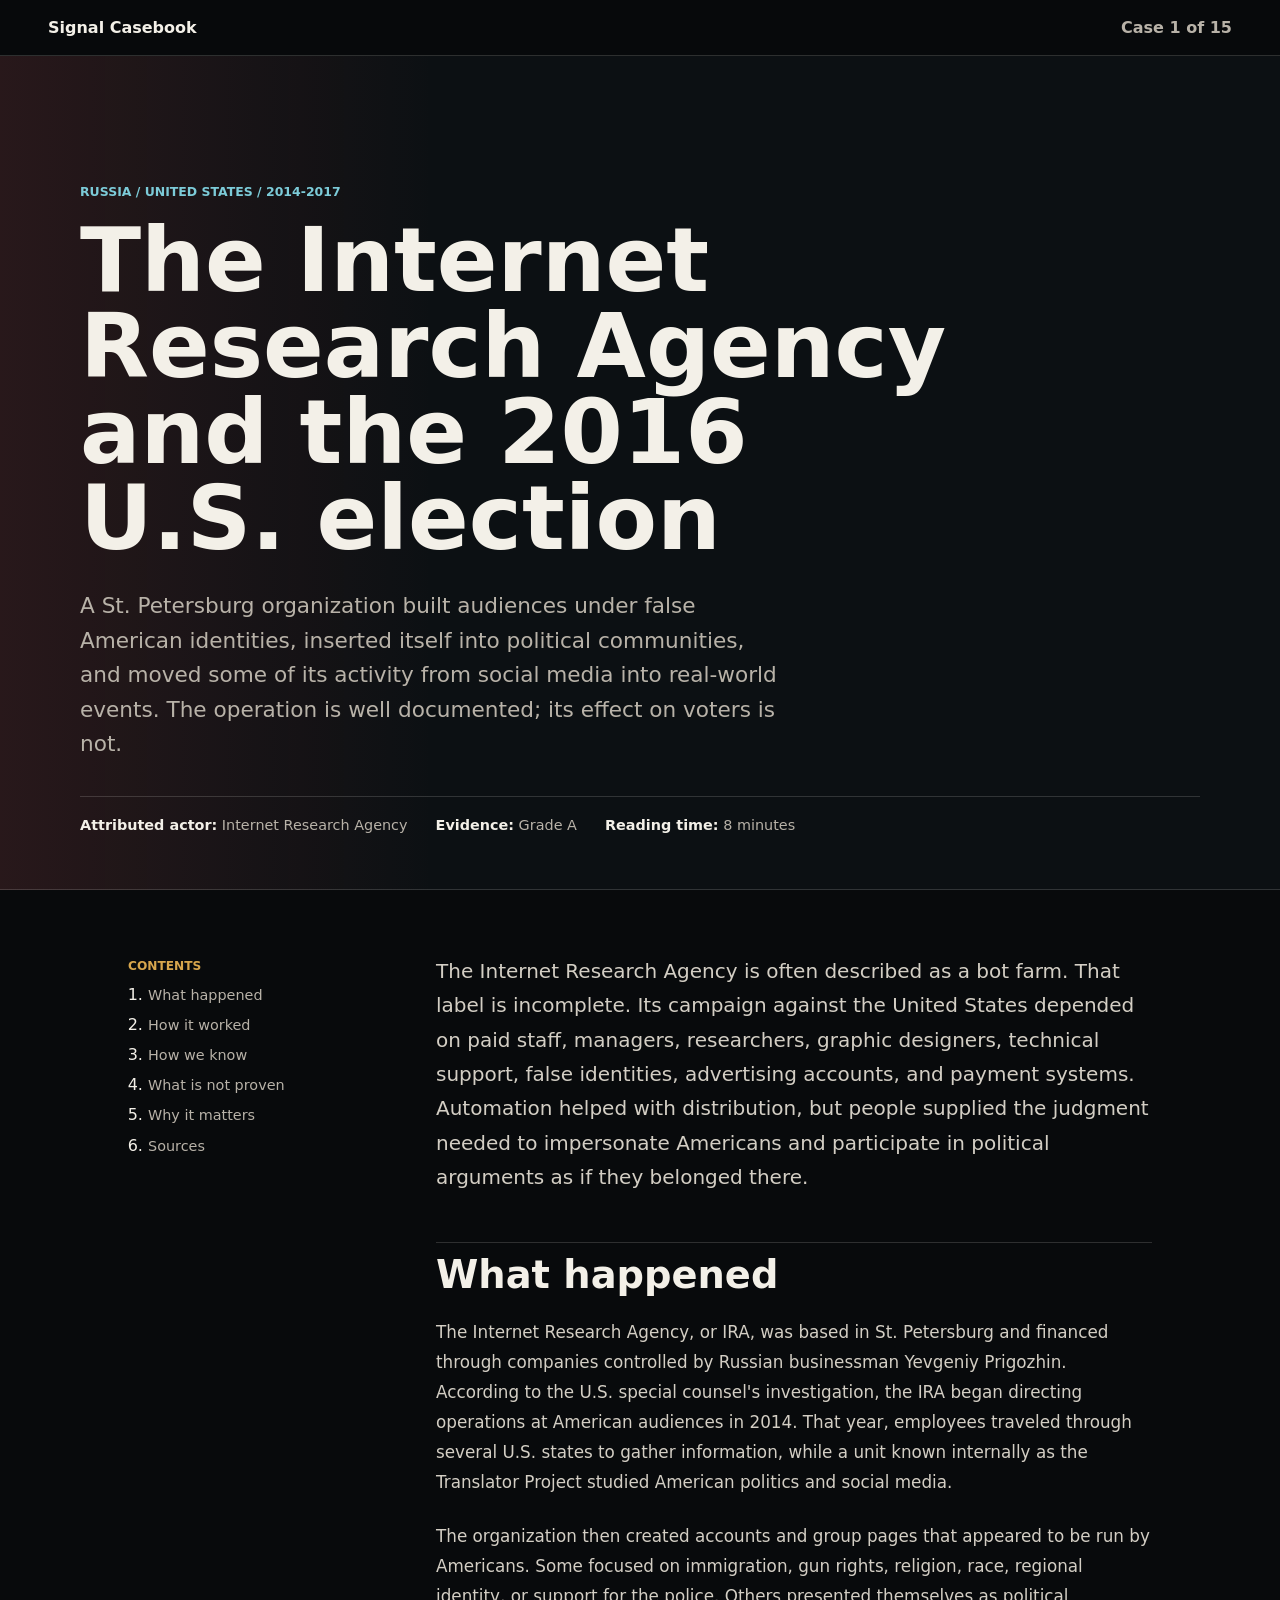
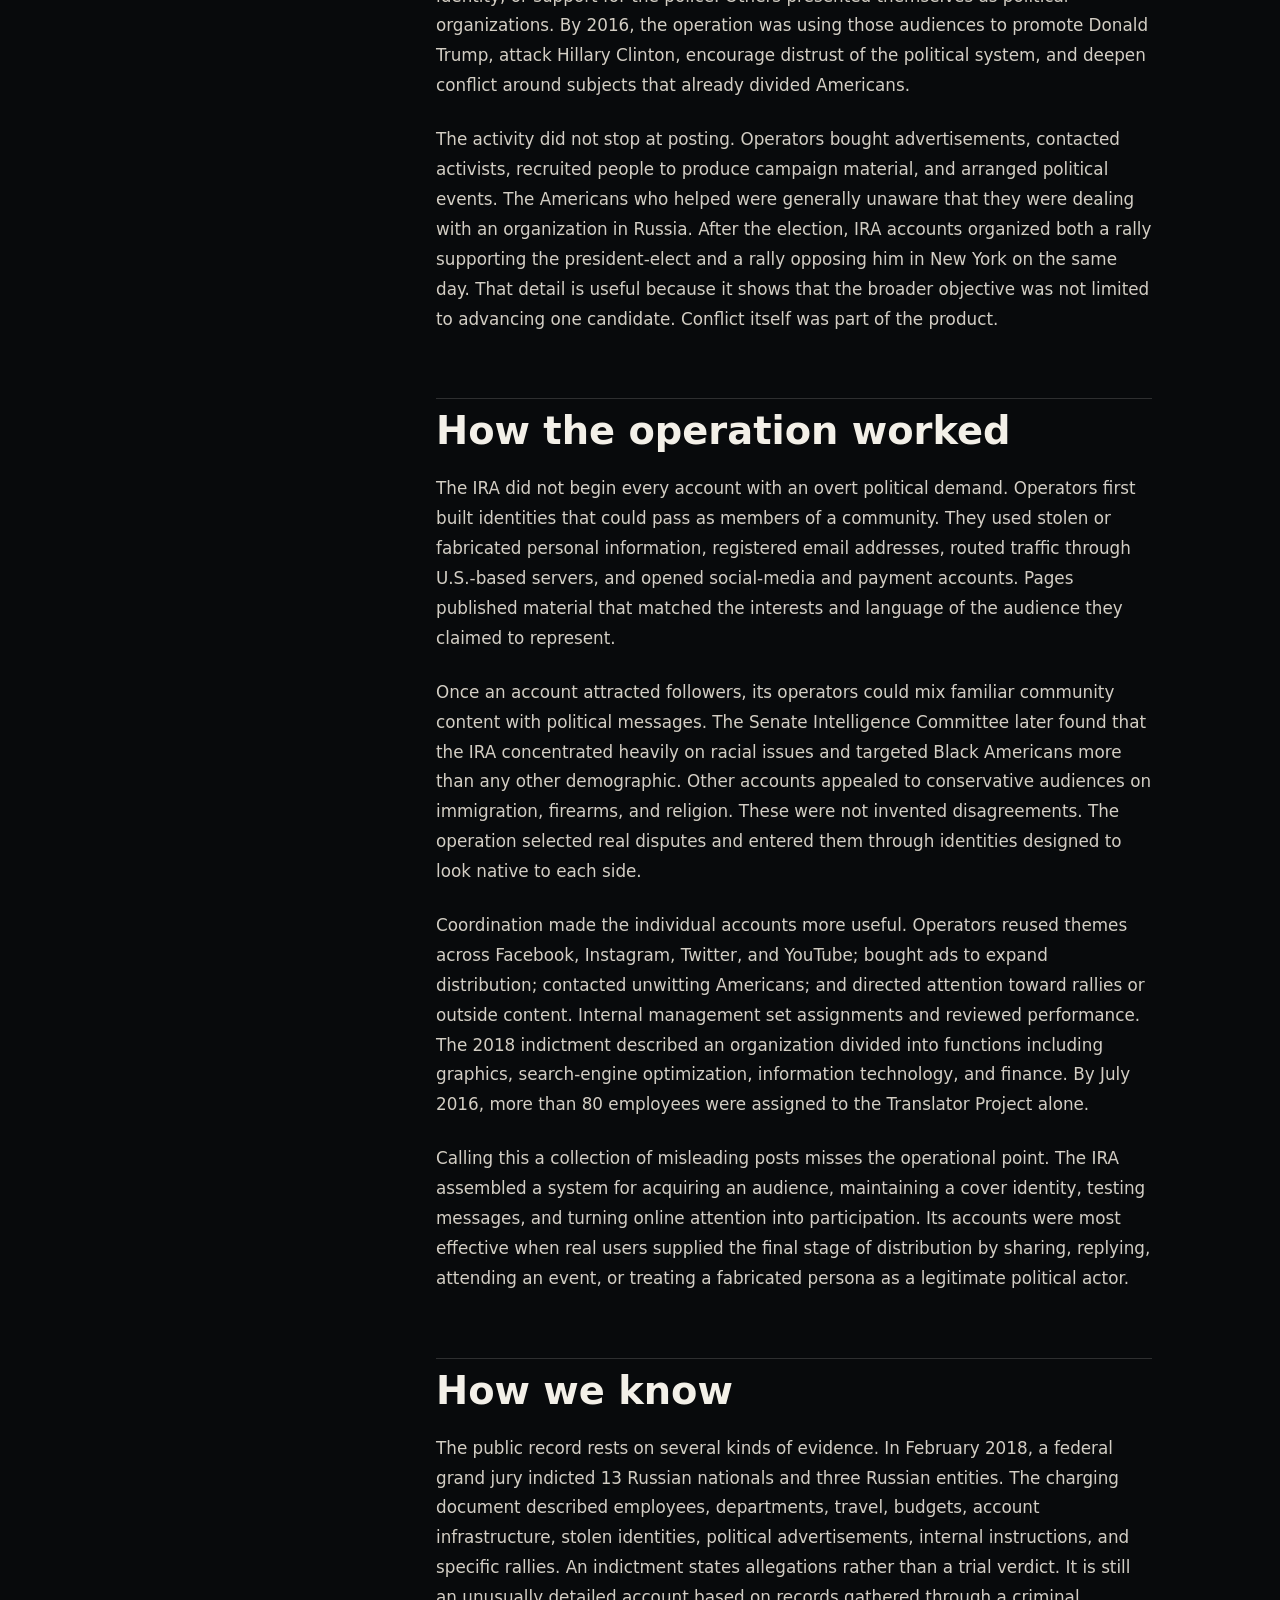
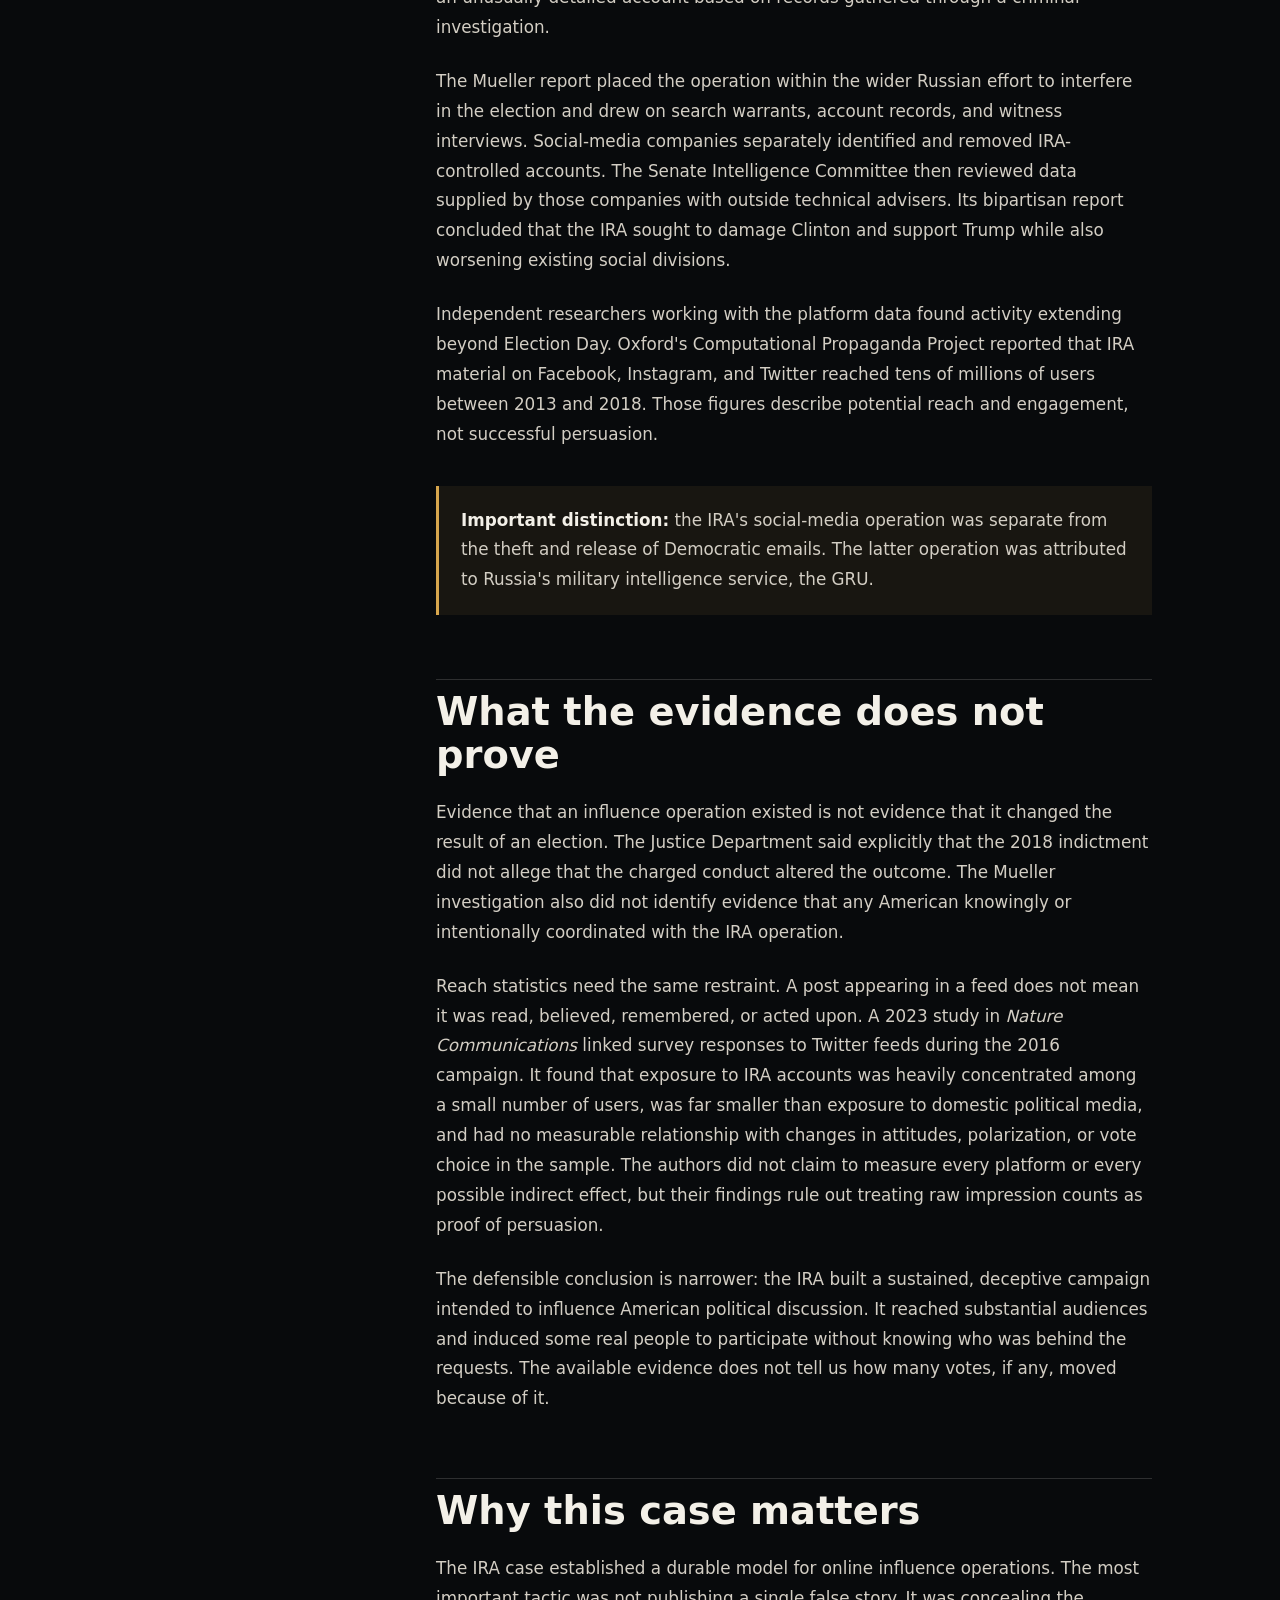
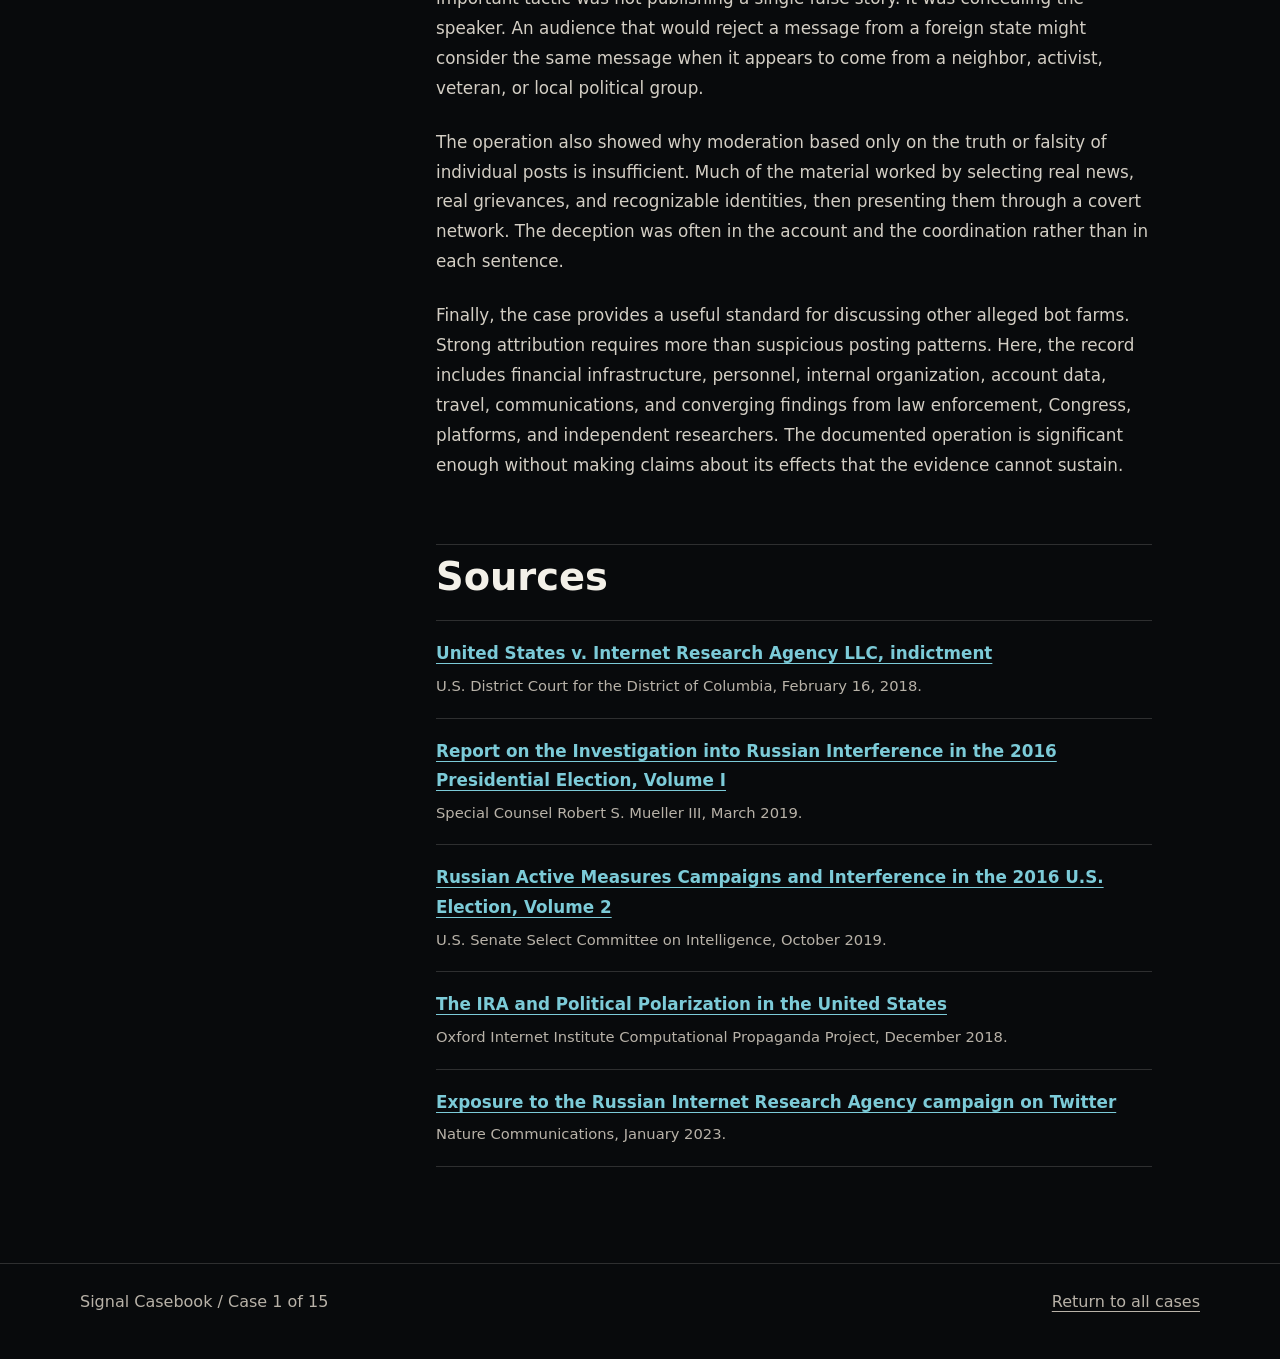
==== articles/internet-research-agency.html @ 7114cb89 "Add Internet Research Agency article" ====
<!doctype html>
<html lang="en">
  <head>
    <meta charset="utf-8">
    <meta name="viewport" content="width=device-width, initial-scale=1">
    <title>The Internet Research Agency and the 2016 U.S. election | Signal Casebook</title>
    <meta
      name="description"
      content="How the Internet Research Agency built false American personas, promoted political messages, and organized events around the 2016 U.S. election, and what the evidence does not prove."
    >
    <link rel="stylesheet" href="article.css">
  </head>
  <body>
    <nav class="article-nav" aria-label="Article navigation">
      <a href="../index.html#case/internet-research-agency">Signal Casebook</a>
      <span class="series">Case 1 of 15</span>
    </nav>

    <header class="article-header">
      <div class="article-header-inner">
        <p class="kicker">Russia / United States / 2014-2017</p>
        <h1>The Internet Research Agency and the 2016 U.S. election</h1>
        <p class="dek">
          A St. Petersburg organization built audiences under false American identities,
          inserted itself into political communities, and moved some of its activity from
          social media into real-world events. The operation is well documented; its effect
          on voters is not.
        </p>
        <div class="article-meta">
          <span><strong>Attributed actor:</strong> Internet Research Agency</span>
          <span><strong>Evidence:</strong> Grade A</span>
          <span><strong>Reading time:</strong> 8 minutes</span>
        </div>
      </div>
    </header>

    <main class="article-layout">
      <aside class="contents" aria-label="Article contents">
        <p>Contents</p>
        <ol>
          <li><a href="#what-happened">What happened</a></li>
          <li><a href="#how-it-worked">How it worked</a></li>
          <li><a href="#how-we-know">How we know</a></li>
          <li><a href="#limits">What is not proven</a></li>
          <li><a href="#why-it-matters">Why it matters</a></li>
          <li><a href="#sources">Sources</a></li>
        </ol>
      </aside>

      <article class="article-body">
        <p>
          The Internet Research Agency is often described as a bot farm. That label is
          incomplete. Its campaign against the United States depended on paid staff,
          managers, researchers, graphic designers, technical support, false identities,
          advertising accounts, and payment systems. Automation helped with distribution,
          but people supplied the judgment needed to impersonate Americans and participate
          in political arguments as if they belonged there.
        </p>

        <h2 id="what-happened">What happened</h2>
        <p>
          The Internet Research Agency, or IRA, was based in St. Petersburg and financed
          through companies controlled by Russian businessman Yevgeniy Prigozhin. According
          to the U.S. special counsel's investigation, the IRA began directing operations at
          American audiences in 2014. That year, employees traveled through several U.S.
          states to gather information, while a unit known internally as the Translator
          Project studied American politics and social media.
        </p>
        <p>
          The organization then created accounts and group pages that appeared to be run by
          Americans. Some focused on immigration, gun rights, religion, race, regional
          identity, or support for the police. Others presented themselves as political
          organizations. By 2016, the operation was using those audiences to promote Donald
          Trump, attack Hillary Clinton, encourage distrust of the political system, and
          deepen conflict around subjects that already divided Americans.
        </p>
        <p>
          The activity did not stop at posting. Operators bought advertisements, contacted
          activists, recruited people to produce campaign material, and arranged political
          events. The Americans who helped were generally unaware that they were dealing
          with an organization in Russia. After the election, IRA accounts organized both a
          rally supporting the president-elect and a rally opposing him in New York on the
          same day. That detail is useful because it shows that the broader objective was not
          limited to advancing one candidate. Conflict itself was part of the product.
        </p>

        <h2 id="how-it-worked">How the operation worked</h2>
        <p>
          The IRA did not begin every account with an overt political demand. Operators first
          built identities that could pass as members of a community. They used stolen or
          fabricated personal information, registered email addresses, routed traffic through
          U.S.-based servers, and opened social-media and payment accounts. Pages published
          material that matched the interests and language of the audience they claimed to
          represent.
        </p>
        <p>
          Once an account attracted followers, its operators could mix familiar community
          content with political messages. The Senate Intelligence Committee later found that
          the IRA concentrated heavily on racial issues and targeted Black Americans more than
          any other demographic. Other accounts appealed to conservative audiences on
          immigration, firearms, and religion. These were not invented disagreements. The
          operation selected real disputes and entered them through identities designed to
          look native to each side.
        </p>
        <p>
          Coordination made the individual accounts more useful. Operators reused themes
          across Facebook, Instagram, Twitter, and YouTube; bought ads to expand distribution;
          contacted unwitting Americans; and directed attention toward rallies or outside
          content. Internal management set assignments and reviewed performance. The 2018
          indictment described an organization divided into functions including graphics,
          search-engine optimization, information technology, and finance. By July 2016, more
          than 80 employees were assigned to the Translator Project alone.
        </p>
        <p>
          Calling this a collection of misleading posts misses the operational point. The IRA
          assembled a system for acquiring an audience, maintaining a cover identity, testing
          messages, and turning online attention into participation. Its accounts were most
          effective when real users supplied the final stage of distribution by sharing,
          replying, attending an event, or treating a fabricated persona as a legitimate
          political actor.
        </p>

        <h2 id="how-we-know">How we know</h2>
        <p>
          The public record rests on several kinds of evidence. In February 2018, a federal
          grand jury indicted 13 Russian nationals and three Russian entities. The charging
          document described employees, departments, travel, budgets, account infrastructure,
          stolen identities, political advertisements, internal instructions, and specific
          rallies. An indictment states allegations rather than a trial verdict. It is still
          an unusually detailed account based on records gathered through a criminal
          investigation.
        </p>
        <p>
          The Mueller report placed the operation within the wider Russian effort to interfere
          in the election and drew on search warrants, account records, and witness interviews.
          Social-media companies separately identified and removed IRA-controlled accounts.
          The Senate Intelligence Committee then reviewed data supplied by those companies
          with outside technical advisers. Its bipartisan report concluded that the IRA sought
          to damage Clinton and support Trump while also worsening existing social divisions.
        </p>
        <p>
          Independent researchers working with the platform data found activity extending
          beyond Election Day. Oxford's Computational Propaganda Project reported that IRA
          material on Facebook, Instagram, and Twitter reached tens of millions of users
          between 2013 and 2018. Those figures describe potential reach and engagement, not
          successful persuasion.
        </p>

        <div class="evidence-note">
          <p>
            <strong>Important distinction:</strong> the IRA's social-media operation was
            separate from the theft and release of Democratic emails. The latter operation was
            attributed to Russia's military intelligence service, the GRU.
          </p>
        </div>

        <h2 id="limits">What the evidence does not prove</h2>
        <p>
          Evidence that an influence operation existed is not evidence that it changed the
          result of an election. The Justice Department said explicitly that the 2018
          indictment did not allege that the charged conduct altered the outcome. The Mueller
          investigation also did not identify evidence that any American knowingly or
          intentionally coordinated with the IRA operation.
        </p>
        <p>
          Reach statistics need the same restraint. A post appearing in a feed does not mean
          it was read, believed, remembered, or acted upon. A 2023 study in <em>Nature
          Communications</em> linked survey responses to Twitter feeds during the 2016
          campaign. It found that exposure to IRA accounts was heavily concentrated among a
          small number of users, was far smaller than exposure to domestic political media,
          and had no measurable relationship with changes in attitudes, polarization, or vote
          choice in the sample. The authors did not claim to measure every platform or every
          possible indirect effect, but their findings rule out treating raw impression counts
          as proof of persuasion.
        </p>
        <p>
          The defensible conclusion is narrower: the IRA built a sustained, deceptive campaign
          intended to influence American political discussion. It reached substantial
          audiences and induced some real people to participate without knowing who was behind
          the requests. The available evidence does not tell us how many votes, if any, moved
          because of it.
        </p>

        <h2 id="why-it-matters">Why this case matters</h2>
        <p>
          The IRA case established a durable model for online influence operations. The most
          important tactic was not publishing a single false story. It was concealing the
          speaker. An audience that would reject a message from a foreign state might consider
          the same message when it appears to come from a neighbor, activist, veteran, or local
          political group.
        </p>
        <p>
          The operation also showed why moderation based only on the truth or falsity of
          individual posts is insufficient. Much of the material worked by selecting real news,
          real grievances, and recognizable identities, then presenting them through a covert
          network. The deception was often in the account and the coordination rather than in
          each sentence.
        </p>
        <p>
          Finally, the case provides a useful standard for discussing other alleged bot farms.
          Strong attribution requires more than suspicious posting patterns. Here, the record
          includes financial infrastructure, personnel, internal organization, account data,
          travel, communications, and converging findings from law enforcement, Congress,
          platforms, and independent researchers. The documented operation is significant
          enough without making claims about its effects that the evidence cannot sustain.
        </p>

        <h2 id="sources">Sources</h2>
        <ul class="source-list">
          <li>
            <a href="https://www.justice.gov/d9/fieldable-panel-panes/basic-panes/attachments/2018/02/16/internet_research_agency_indictment.pdf" target="_blank" rel="noreferrer">United States v. Internet Research Agency LLC, indictment</a>
            <span>U.S. District Court for the District of Columbia, February 16, 2018.</span>
          </li>
          <li>
            <a href="https://www.justice.gov/storage/report_volume1.pdf" target="_blank" rel="noreferrer">Report on the Investigation into Russian Interference in the 2016 Presidential Election, Volume I</a>
            <span>Special Counsel Robert S. Mueller III, March 2019.</span>
          </li>
          <li>
            <a href="https://www.intelligence.senate.gov/sites/default/files/documents/Report_Volume2.pdf" target="_blank" rel="noreferrer">Russian Active Measures Campaigns and Interference in the 2016 U.S. Election, Volume 2</a>
            <span>U.S. Senate Select Committee on Intelligence, October 2019.</span>
          </li>
          <li>
            <a href="https://demtech.oii.ox.ac.uk/research/posts/the-ira-and-political-polarization-in-the-united-states/" target="_blank" rel="noreferrer">The IRA and Political Polarization in the United States</a>
            <span>Oxford Internet Institute Computational Propaganda Project, December 2018.</span>
          </li>
          <li>
            <a href="https://www.nature.com/articles/s41467-022-35576-9" target="_blank" rel="noreferrer">Exposure to the Russian Internet Research Agency campaign on Twitter</a>
            <span>Nature Communications, January 2023.</span>
          </li>
        </ul>
      </article>
    </main>

    <footer class="article-footer">
      <div class="article-footer-inner">
        <p>Signal Casebook / Case 1 of 15</p>
        <a href="../index.html#cases">Return to all cases</a>
      </div>
    </footer>
  </body>
</html>
---- articles/article.css ----
:root {
  color-scheme: dark;
  --bg: #080a0c;
  --panel: #12171b;
  --ink: #f3f0e8;
  --muted: #b8b2a8;
  --line: rgba(243, 240, 232, 0.16);
  --red: #ef5350;
  --amber: #d7a64d;
  --cyan: #7ccbd8;
  --green: #94b97a;
  font-family: Inter, ui-sans-serif, system-ui, -apple-system, BlinkMacSystemFont, "Segoe UI", sans-serif;
}

* { box-sizing: border-box; }
html { scroll-behavior: smooth; }

body {
  margin: 0;
  min-width: 320px;
  background: var(--bg);
  color: var(--ink);
}

a { color: inherit; text-underline-offset: 0.24em; }
a:focus-visible { outline: 3px solid var(--cyan); outline-offset: 3px; }

.article-nav {
  position: sticky;
  top: 0;
  z-index: 2;
  display: flex;
  justify-content: space-between;
  gap: 24px;
  padding: 18px clamp(18px, 4vw, 48px);
  border-bottom: 1px solid var(--line);
  background: rgba(8, 10, 12, 0.94);
  backdrop-filter: blur(12px);
}

.article-nav a { font-weight: 750; text-decoration: none; }
.article-nav .series { color: var(--muted); font-weight: 600; }

.article-header {
  padding: clamp(64px, 10vw, 128px) clamp(18px, 4vw, 48px) 56px;
  border-bottom: 1px solid var(--line);
  background:
    linear-gradient(90deg, rgba(239, 83, 80, 0.12), transparent 34%),
    #0c1013;
}

.article-header-inner,
.article-layout,
.article-footer-inner {
  width: 100%;
  max-width: 1120px;
  margin: 0 auto;
}

.kicker {
  margin: 0 0 18px;
  color: var(--cyan);
  font-size: 0.78rem;
  font-weight: 780;
  text-transform: uppercase;
}

h1, h2, p, li { overflow-wrap: anywhere; }

h1 {
  max-width: 14ch;
  margin: 0;
  font-size: clamp(3rem, 7vw, 6.5rem);
  line-height: 0.96;
  letter-spacing: 0;
}

.dek {
  max-width: 710px;
  margin: 28px 0 0;
  color: var(--muted);
  font-size: clamp(1.1rem, 2vw, 1.35rem);
  line-height: 1.6;
}

.article-meta {
  display: flex;
  flex-wrap: wrap;
  gap: 12px 28px;
  margin: 34px 0 0;
  padding: 20px 0 0;
  border-top: 1px solid var(--line);
  color: var(--muted);
  font-size: 0.9rem;
}

.article-meta strong { color: var(--ink); }

.article-layout {
  display: grid;
  grid-template-columns: 220px minmax(0, 720px);
  gap: clamp(36px, 7vw, 88px);
  padding: 64px clamp(18px, 4vw, 48px) 96px;
}

.contents {
  position: sticky;
  top: 88px;
  align-self: start;
  padding-top: 5px;
}

.contents p {
  margin: 0 0 12px;
  color: var(--amber);
  font-size: 0.76rem;
  font-weight: 780;
  text-transform: uppercase;
}

.contents ol { display: grid; gap: 10px; margin: 0; padding-left: 20px; }
.contents a { color: var(--muted); font-size: 0.9rem; line-height: 1.4; text-decoration: none; }
.contents a:hover { color: var(--ink); }

.article-body { min-width: 0; }
.article-body > p:first-child { margin-top: 0; font-size: 1.25rem; line-height: 1.72; }
.article-body p, .article-body li { color: #d3cec4; font-size: 1.05rem; line-height: 1.78; }
.article-body p { margin: 0 0 24px; }

.article-body h2 {
  margin: 64px 0 22px;
  padding-top: 10px;
  border-top: 1px solid var(--line);
  font-size: clamp(1.8rem, 3vw, 2.6rem);
  line-height: 1.12;
  letter-spacing: 0;
}

.article-body h2:first-of-type { margin-top: 48px; }
.article-body strong { color: var(--ink); }

.evidence-note {
  margin: 36px 0;
  padding: 20px 22px;
  border-left: 3px solid var(--amber);
  background: rgba(215, 166, 77, 0.08);
}

.evidence-note p { margin: 0; }

.source-list { margin: 0; padding: 0; list-style: none; }
.source-list li { padding: 18px 0; border-top: 1px solid var(--line); }
.source-list li:last-child { border-bottom: 1px solid var(--line); }
.source-list a { color: var(--cyan); font-weight: 720; }
.source-list span { display: block; margin-top: 4px; color: var(--muted); font-size: 0.92rem; }

.article-footer { padding: 28px clamp(18px, 4vw, 48px) 48px; border-top: 1px solid var(--line); }
.article-footer-inner { display: flex; justify-content: space-between; gap: 24px; color: var(--muted); }
.article-footer p { margin: 0; }

@media (max-width: 760px) {
  .article-nav { position: static; }
  .article-nav .series { display: none; }
  .article-layout { grid-template-columns: 1fr; padding-top: 40px; }
  .contents { position: static; padding-bottom: 30px; border-bottom: 1px solid var(--line); }
  h1 { max-width: 11ch; }
  .article-footer-inner { flex-direction: column; }
}
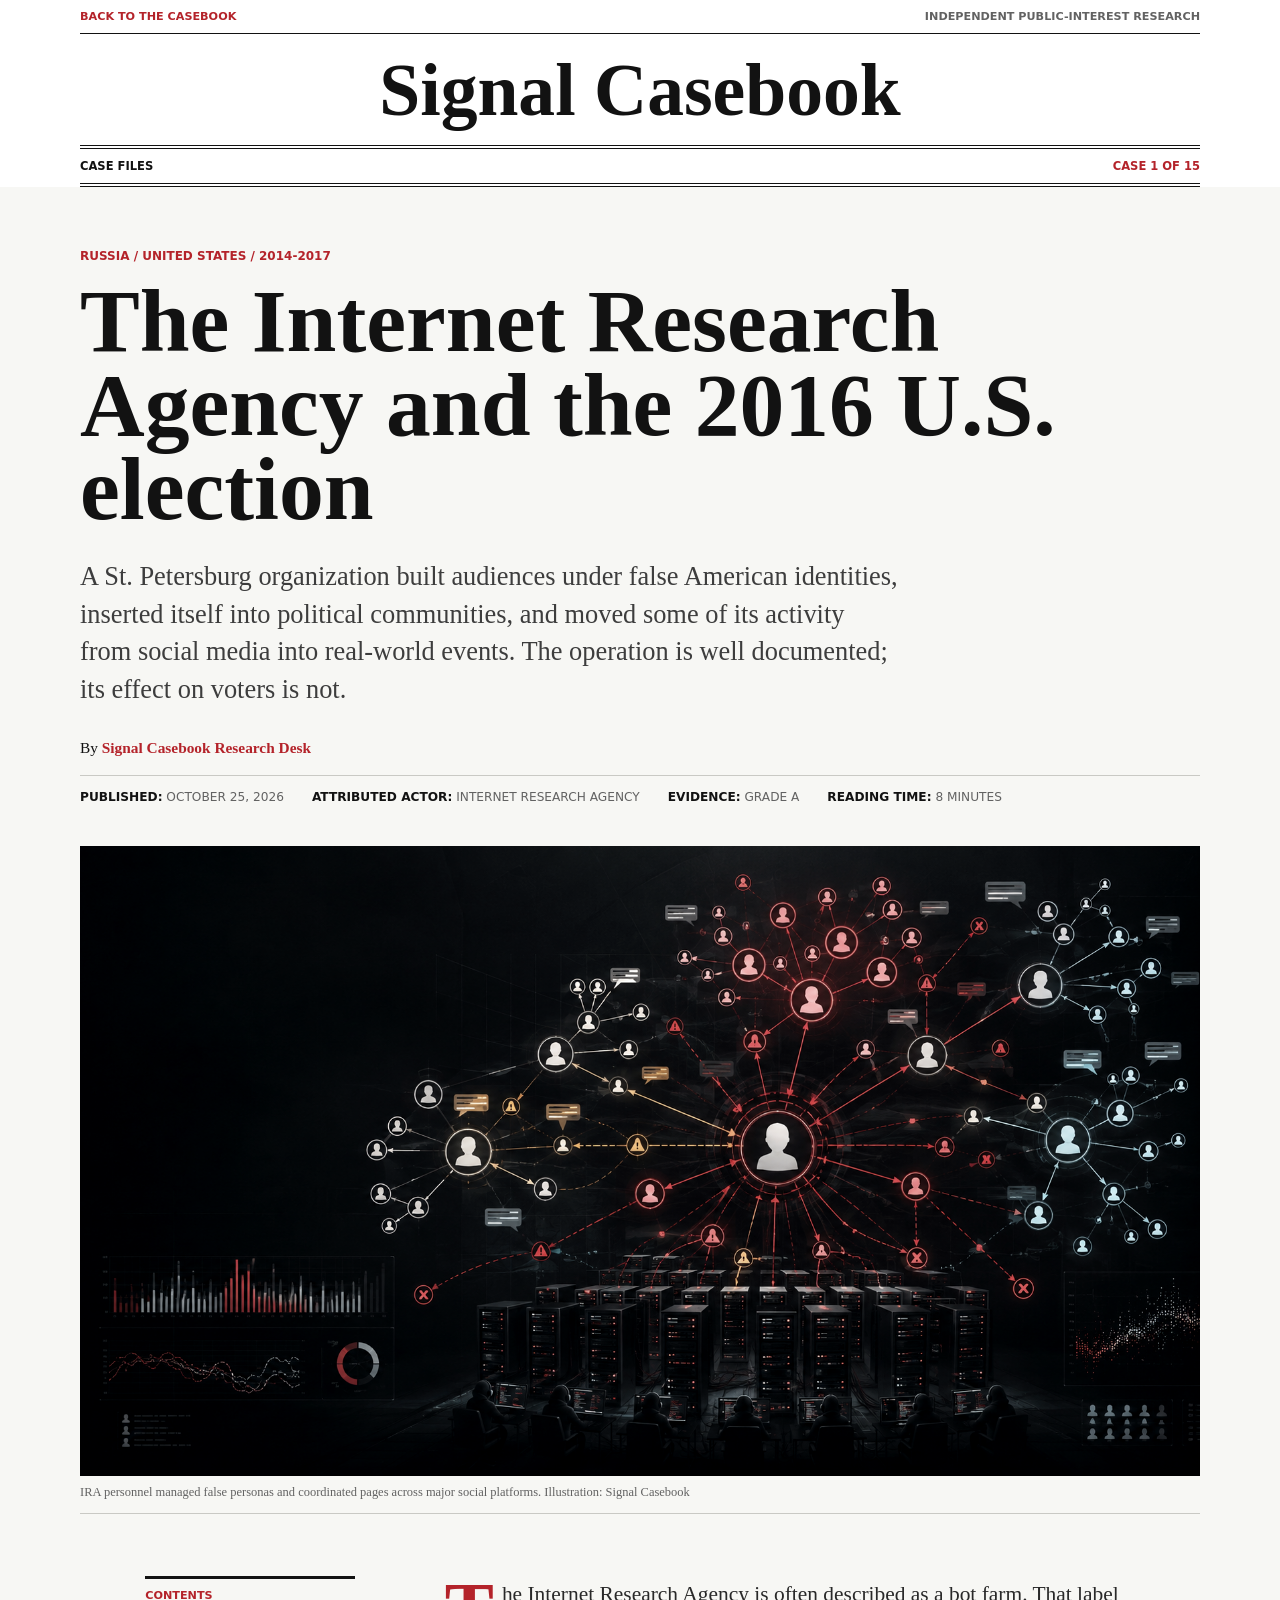
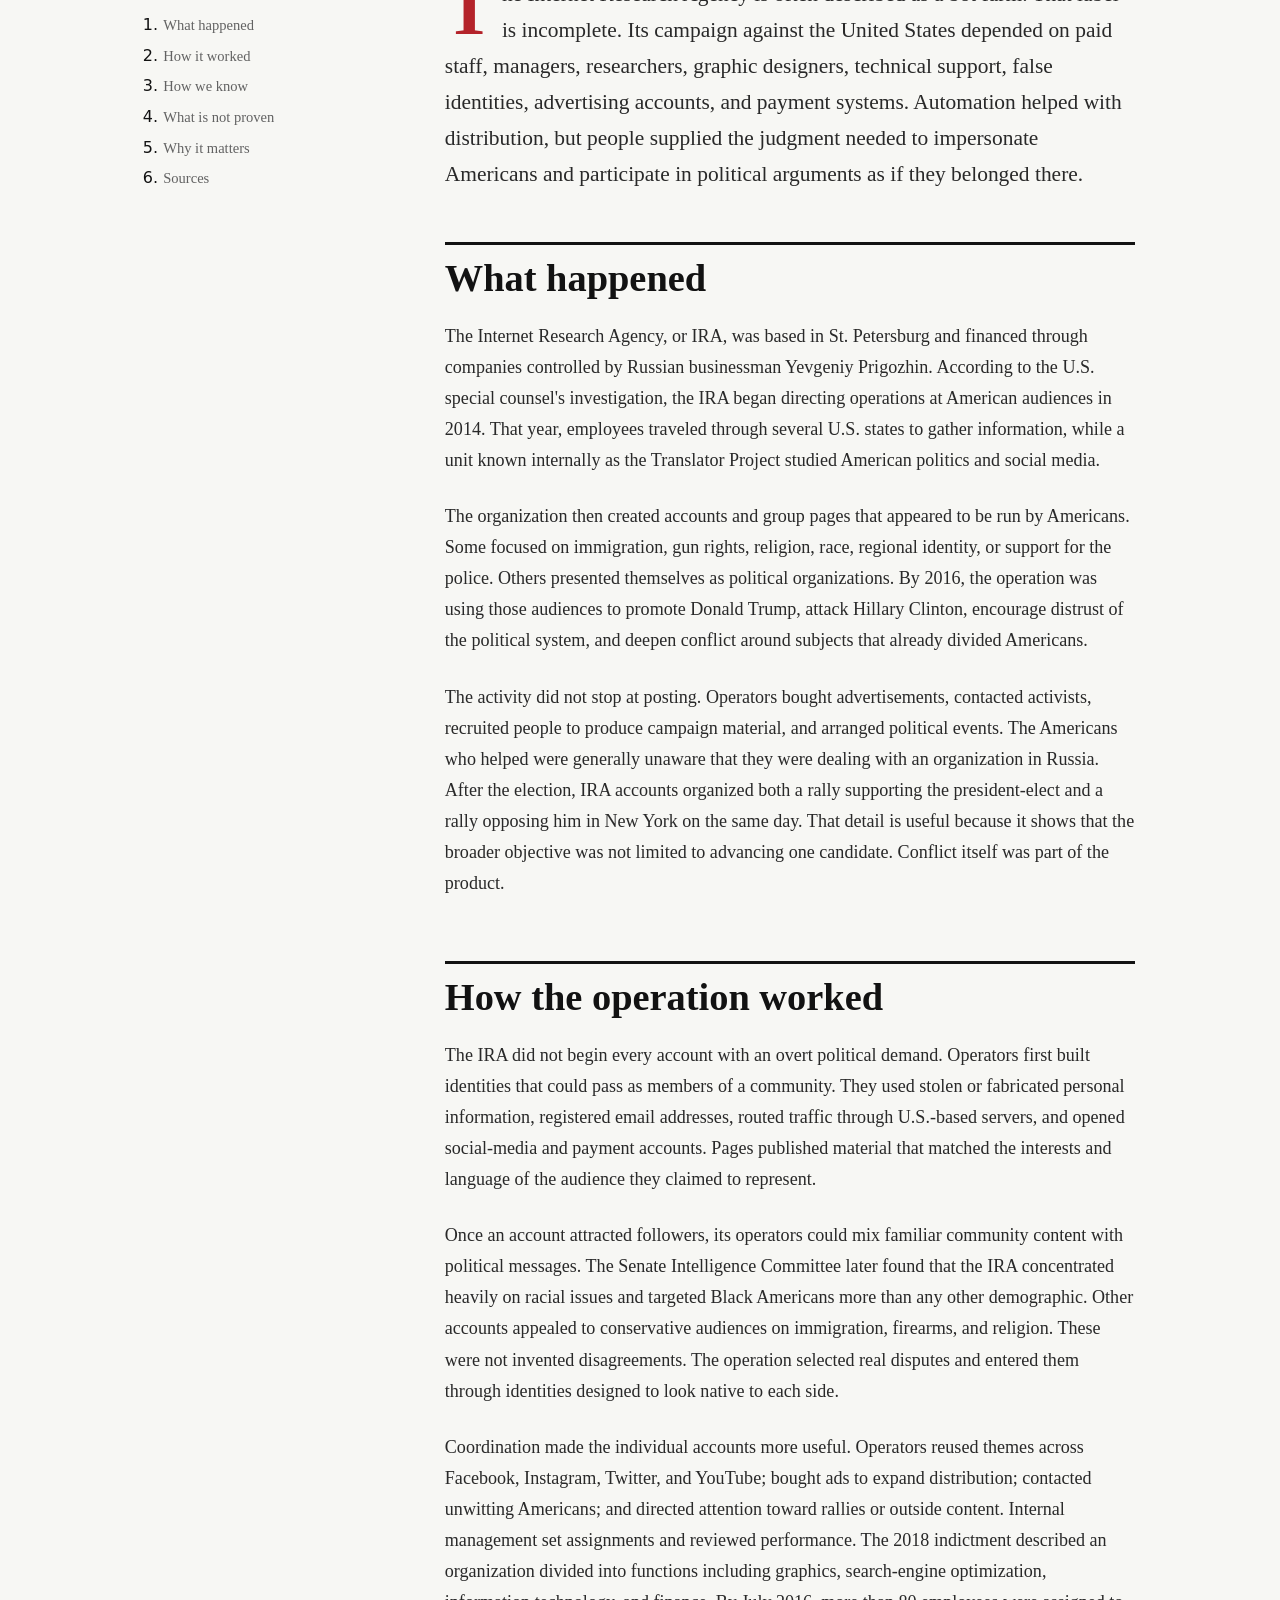
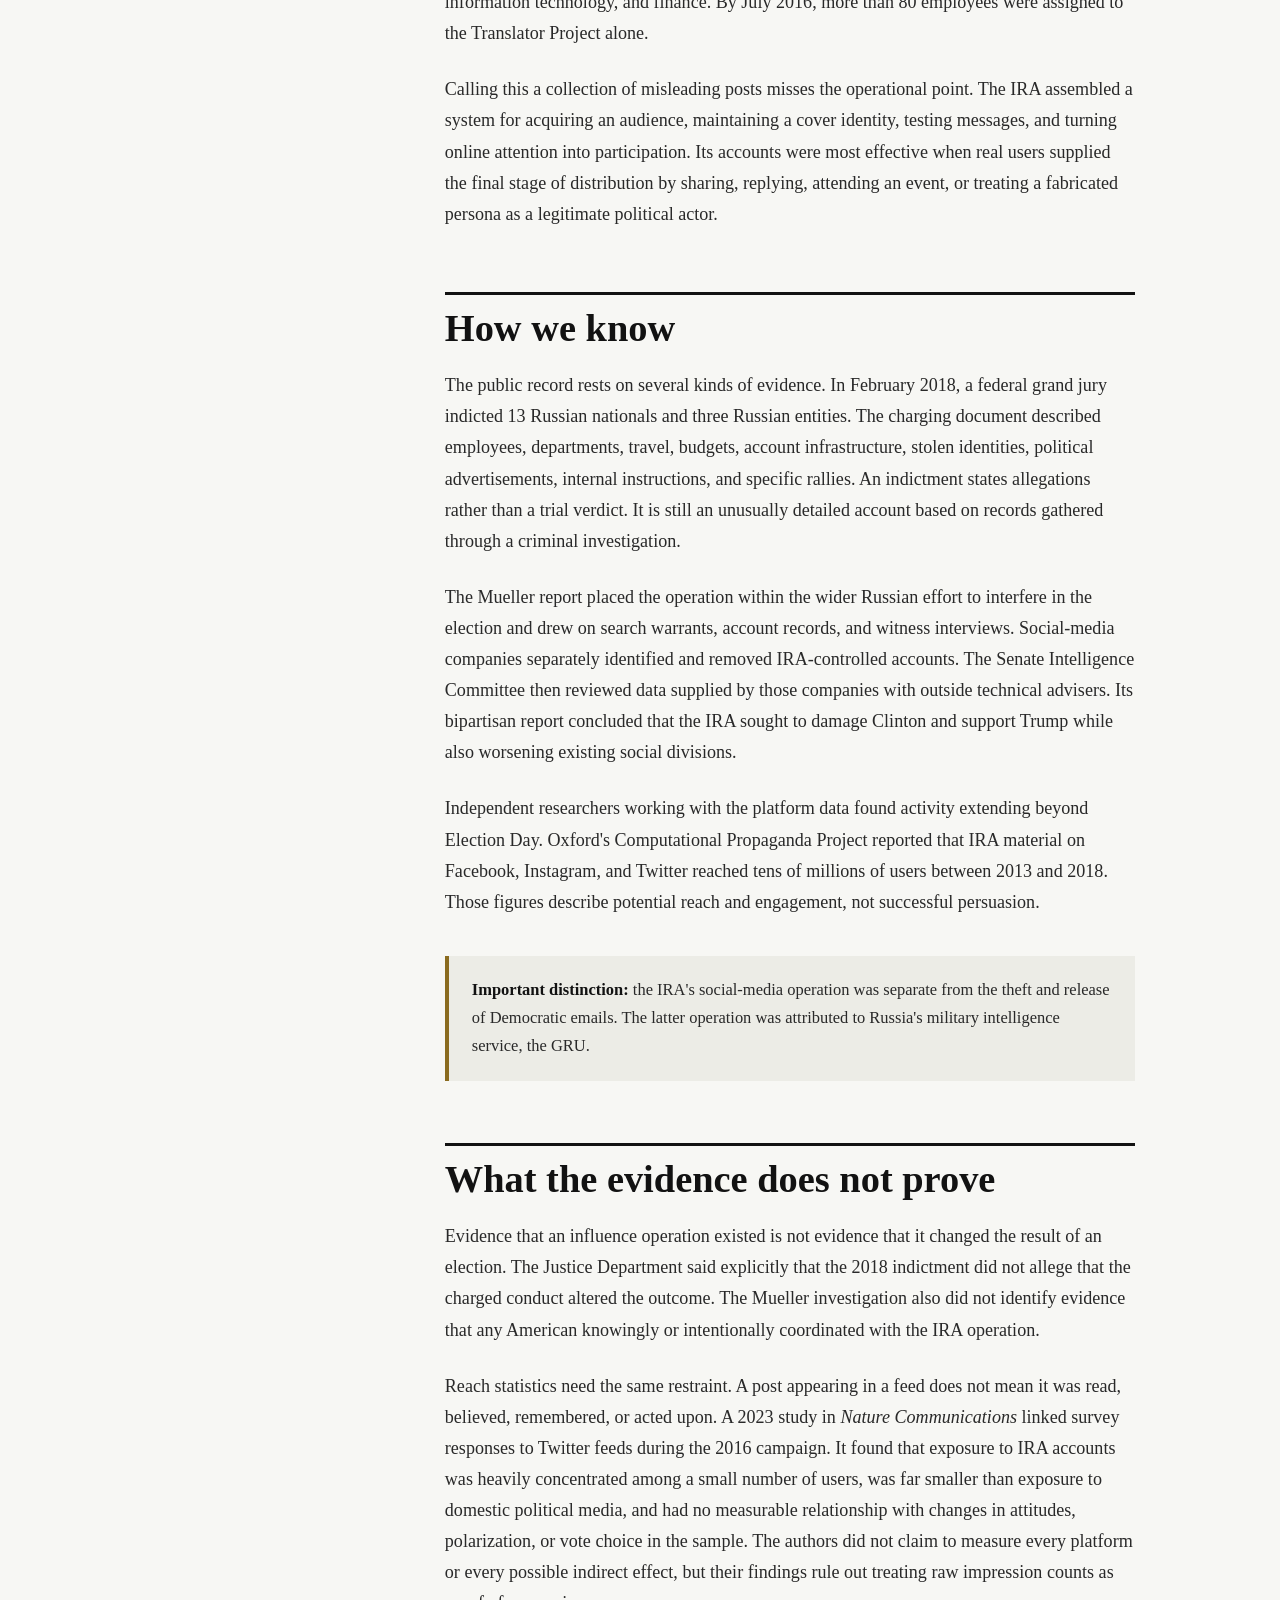
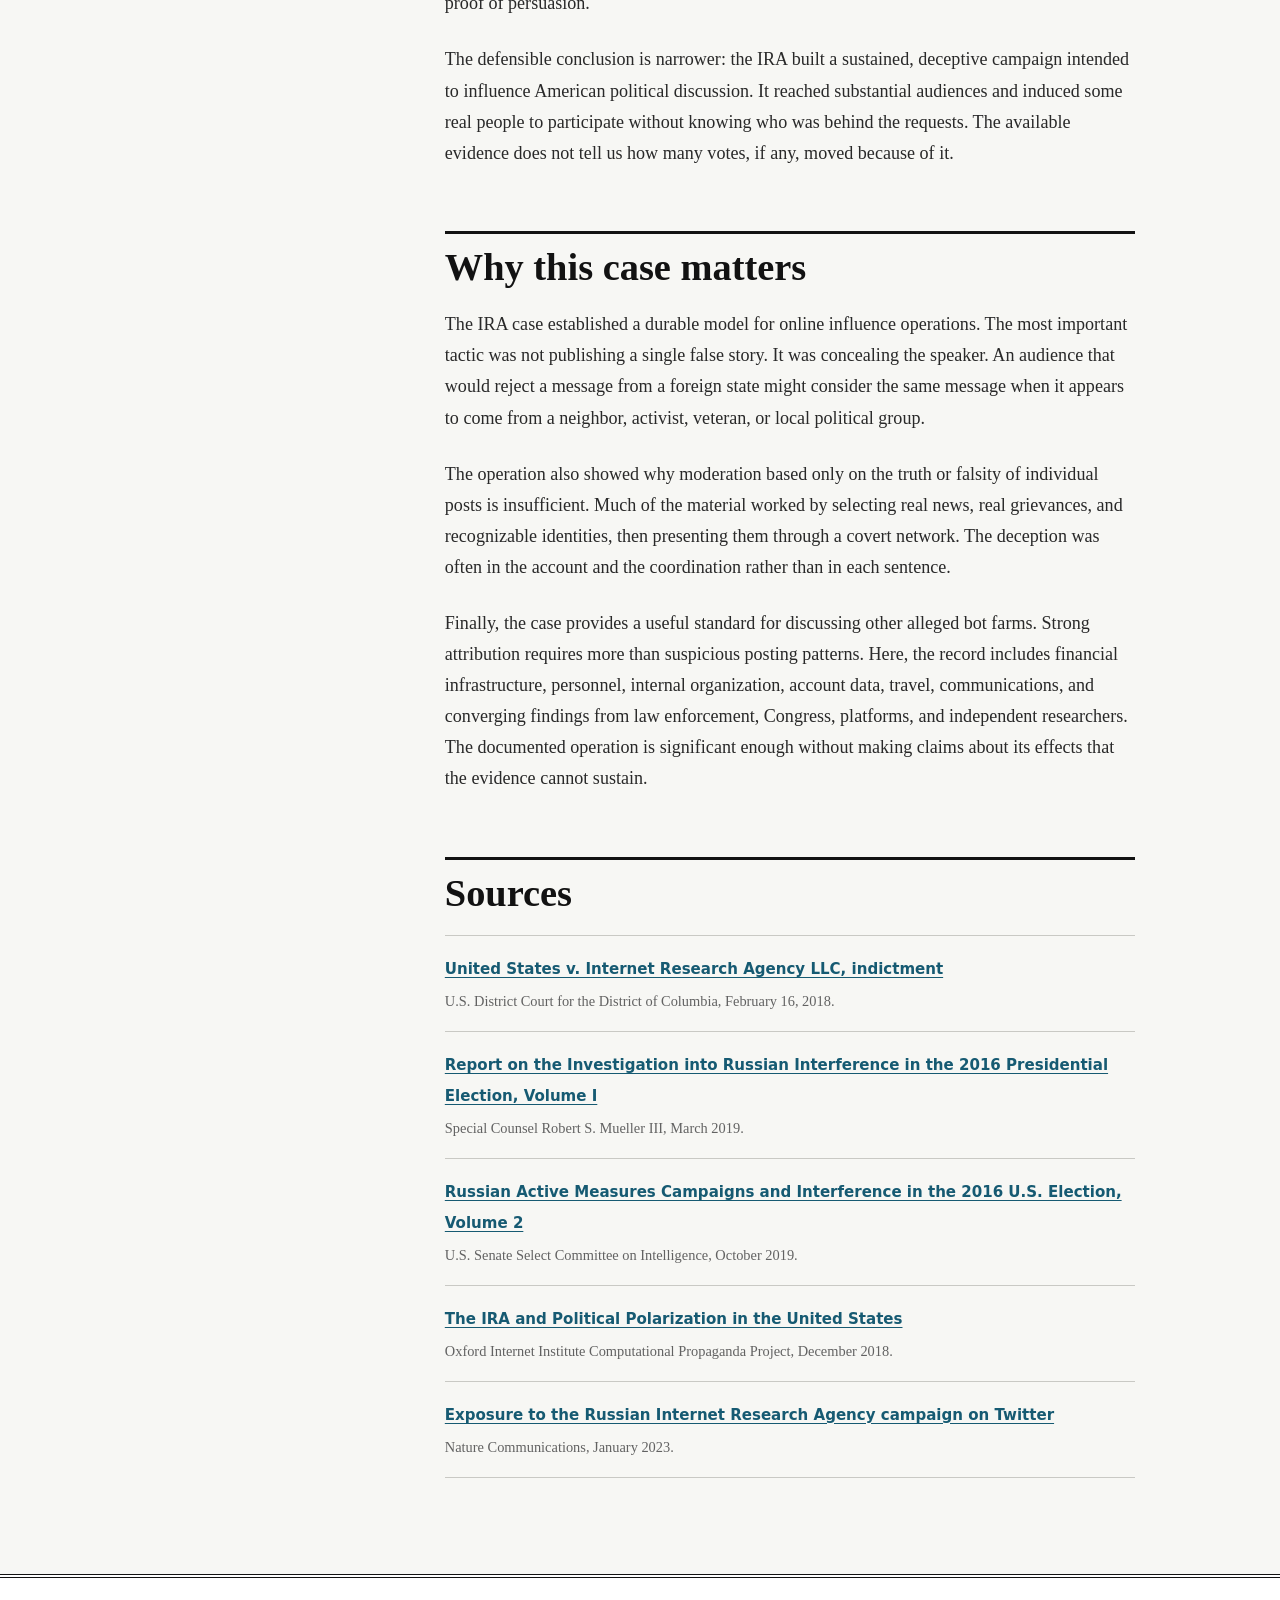
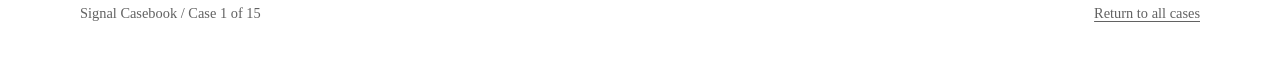
==== commit b5f9ddc8: "Restyle casebook as a news publication" ====
--- a/articles/internet-research-agency.html
+++ b/articles/internet-research-agency.html
@@ -11,10 +11,19 @@
     <link rel="stylesheet" href="article.css">
   </head>
   <body>
-    <nav class="article-nav" aria-label="Article navigation">
-      <a href="../index.html#case/internet-research-agency">Signal Casebook</a>
-      <span class="series">Case 1 of 15</span>
-    </nav>
+    <header class="article-site-header">
+      <div class="article-utility">
+        <a href="../index.html#case/internet-research-agency">Back to the casebook</a>
+        <span>Independent public-interest research</span>
+      </div>
+      <div class="article-masthead">
+        <a href="../index.html">Signal Casebook</a>
+      </div>
+      <nav class="article-nav" aria-label="Article navigation">
+        <a href="../index.html#cases">Case files</a>
+        <span>Case 1 of 15</span>
+      </nav>
+    </header>
 
     <header class="article-header">
       <div class="article-header-inner">
@@ -26,13 +35,20 @@
           social media into real-world events. The operation is well documented; its effect
           on voters is not.
         </p>
+        <p class="byline">By <strong>Signal Casebook Research Desk</strong></p>
         <div class="article-meta">
+          <span><strong>Published:</strong> October 25, 2026</span>
           <span><strong>Attributed actor:</strong> Internet Research Agency</span>
           <span><strong>Evidence:</strong> Grade A</span>
           <span><strong>Reading time:</strong> 8 minutes</span>
         </div>
       </div>
     </header>
+
+    <figure class="article-lead-image">
+      <img src="../assets/network-operations-hero.png" alt="Network visualization representing clusters of coordinated social-media accounts.">
+      <figcaption>IRA personnel managed false personas and coordinated pages across major social platforms. Illustration: Signal Casebook</figcaption>
+    </figure>
 
     <main class="article-layout">
       <aside class="contents" aria-label="Article contents">
--- a/articles/article.css
+++ b/articles/article.css
@@ -1,168 +1,75 @@
 :root {
-  color-scheme: dark;
-  --bg: #080a0c;
-  --panel: #12171b;
-  --ink: #f3f0e8;
-  --muted: #b8b2a8;
-  --line: rgba(243, 240, 232, 0.16);
-  --red: #ef5350;
-  --amber: #d7a64d;
-  --cyan: #7ccbd8;
-  --green: #94b97a;
-  font-family: Inter, ui-sans-serif, system-ui, -apple-system, BlinkMacSystemFont, "Segoe UI", sans-serif;
+  color-scheme: light;
+  --paper: #f7f7f4;
+  --white: #ffffff;
+  --ink: #121212;
+  --muted: #626262;
+  --line: #c9c9c4;
+  --red: #b4232a;
+  --blue: #165a72;
+  --gold: #8a6b1f;
+  --serif: Georgia, "Times New Roman", serif;
+  --sans: Inter, ui-sans-serif, system-ui, -apple-system, BlinkMacSystemFont, "Segoe UI", sans-serif;
 }
 
 * { box-sizing: border-box; }
 html { scroll-behavior: smooth; }
-
-body {
-  margin: 0;
-  min-width: 320px;
-  background: var(--bg);
-  color: var(--ink);
-}
-
-a { color: inherit; text-underline-offset: 0.24em; }
-a:focus-visible { outline: 3px solid var(--cyan); outline-offset: 3px; }
-
-.article-nav {
-  position: sticky;
-  top: 0;
-  z-index: 2;
-  display: flex;
-  justify-content: space-between;
-  gap: 24px;
-  padding: 18px clamp(18px, 4vw, 48px);
-  border-bottom: 1px solid var(--line);
-  background: rgba(8, 10, 12, 0.94);
-  backdrop-filter: blur(12px);
-}
-
-.article-nav a { font-weight: 750; text-decoration: none; }
-.article-nav .series { color: var(--muted); font-weight: 600; }
-
-.article-header {
-  padding: clamp(64px, 10vw, 128px) clamp(18px, 4vw, 48px) 56px;
-  border-bottom: 1px solid var(--line);
-  background:
-    linear-gradient(90deg, rgba(239, 83, 80, 0.12), transparent 34%),
-    #0c1013;
-}
-
-.article-header-inner,
-.article-layout,
-.article-footer-inner {
-  width: 100%;
-  max-width: 1120px;
-  margin: 0 auto;
-}
-
-.kicker {
-  margin: 0 0 18px;
-  color: var(--cyan);
-  font-size: 0.78rem;
-  font-weight: 780;
-  text-transform: uppercase;
-}
-
+body { margin: 0; min-width: 320px; background: var(--paper); color: var(--ink); font-family: var(--sans); }
+a { color: inherit; text-underline-offset: 0.22em; }
+a:focus-visible { outline: 3px solid var(--blue); outline-offset: 3px; }
+.article-site-header { background: var(--white); }
+.article-utility, .article-masthead, .article-nav, .article-header-inner, .article-lead-image, .article-layout, .article-footer-inner { width: min(1120px, calc(100% - 36px)); margin-inline: auto; }
+.article-utility { display: flex; justify-content: space-between; gap: 24px; padding: 10px 0; border-bottom: 1px solid var(--ink); color: var(--muted); font-size: 0.7rem; font-weight: 750; text-transform: uppercase; }
+.article-utility a { color: var(--red); text-decoration: none; }
+.article-masthead { padding: 20px 0 17px; text-align: center; }
+.article-masthead a { font-family: var(--serif); font-size: clamp(2.3rem, 6vw, 4.6rem); font-weight: 700; line-height: 1; text-decoration: none; }
+.article-nav { display: flex; justify-content: space-between; gap: 20px; padding: 10px 0; border-block: 4px double var(--ink); font-size: 0.72rem; font-weight: 800; text-transform: uppercase; }
+.article-nav a { text-decoration: none; }
+.article-nav span { color: var(--red); }
+.article-header { padding: 62px 0 42px; background: var(--paper); }
+.kicker { margin: 0 0 16px; color: var(--red); font-size: 0.75rem; font-weight: 800; text-transform: uppercase; }
 h1, h2, p, li { overflow-wrap: anywhere; }
-
-h1 {
-  max-width: 14ch;
-  margin: 0;
-  font-size: clamp(3rem, 7vw, 6.5rem);
-  line-height: 0.96;
-  letter-spacing: 0;
-}
-
-.dek {
-  max-width: 710px;
-  margin: 28px 0 0;
-  color: var(--muted);
-  font-size: clamp(1.1rem, 2vw, 1.35rem);
-  line-height: 1.6;
-}
-
-.article-meta {
-  display: flex;
-  flex-wrap: wrap;
-  gap: 12px 28px;
-  margin: 34px 0 0;
-  padding: 20px 0 0;
-  border-top: 1px solid var(--line);
-  color: var(--muted);
-  font-size: 0.9rem;
-}
-
+h1 { max-width: 980px; margin: 0; font-family: var(--serif); font-size: clamp(3.2rem, 7vw, 6.3rem); font-weight: 700; line-height: 0.94; }
+.dek { max-width: 820px; margin: 27px 0 0; color: #3d3d3d; font-family: var(--serif); font-size: clamp(1.25rem, 2.4vw, 1.65rem); line-height: 1.42; }
+.byline { margin: 31px 0 0; font-family: var(--serif); font-size: 0.96rem; }
+.byline strong { color: var(--red); }
+.article-meta { display: flex; flex-wrap: wrap; gap: 10px 28px; margin-top: 18px; padding-top: 14px; border-top: 1px solid var(--line); color: var(--muted); font-size: 0.76rem; text-transform: uppercase; }
 .article-meta strong { color: var(--ink); }
-
-.article-layout {
-  display: grid;
-  grid-template-columns: 220px minmax(0, 720px);
-  gap: clamp(36px, 7vw, 88px);
-  padding: 64px clamp(18px, 4vw, 48px) 96px;
-}
-
-.contents {
-  position: sticky;
-  top: 88px;
-  align-self: start;
-  padding-top: 5px;
-}
-
-.contents p {
-  margin: 0 0 12px;
-  color: var(--amber);
-  font-size: 0.76rem;
-  font-weight: 780;
-  text-transform: uppercase;
-}
-
-.contents ol { display: grid; gap: 10px; margin: 0; padding-left: 20px; }
-.contents a { color: var(--muted); font-size: 0.9rem; line-height: 1.4; text-decoration: none; }
-.contents a:hover { color: var(--ink); }
-
+.article-lead-image { margin-top: 0; margin-bottom: 0; }
+.article-lead-image img { display: block; width: 100%; max-height: 630px; object-fit: cover; filter: saturate(0.72) contrast(1.04); }
+.article-lead-image figcaption { padding: 9px 0 13px; border-bottom: 1px solid var(--line); color: var(--muted); font-family: var(--serif); font-size: 0.78rem; }
+.article-layout { display: grid; grid-template-columns: 210px minmax(0, 690px); justify-content: center; gap: clamp(42px, 7vw, 90px); padding-top: 62px; padding-bottom: 96px; }
+.contents { position: sticky; top: 24px; align-self: start; padding-top: 10px; border-top: 3px solid var(--ink); }
+.contents p { margin: 0 0 13px; color: var(--red); font-size: 0.7rem; font-weight: 800; text-transform: uppercase; }
+.contents ol { display: grid; gap: 10px; margin: 0; padding-left: 18px; }
+.contents a { color: var(--muted); font-family: var(--serif); font-size: 0.91rem; line-height: 1.35; text-decoration: none; }
+.contents a:hover { color: var(--red); }
 .article-body { min-width: 0; }
-.article-body > p:first-child { margin-top: 0; font-size: 1.25rem; line-height: 1.72; }
-.article-body p, .article-body li { color: #d3cec4; font-size: 1.05rem; line-height: 1.78; }
-.article-body p { margin: 0 0 24px; }
-
-.article-body h2 {
-  margin: 64px 0 22px;
-  padding-top: 10px;
-  border-top: 1px solid var(--line);
-  font-size: clamp(1.8rem, 3vw, 2.6rem);
-  line-height: 1.12;
-  letter-spacing: 0;
-}
-
-.article-body h2:first-of-type { margin-top: 48px; }
+.article-body > p:first-child { margin-top: 0; font-size: 1.34rem; line-height: 1.68; }
+.article-body > p:first-child::first-letter { float: left; margin: 7px 8px 0 0; color: var(--red); font-family: var(--serif); font-size: 4.6rem; font-weight: 700; line-height: 0.72; }
+.article-body p, .article-body li { color: #292929; font-family: var(--serif); font-size: 1.13rem; line-height: 1.72; }
+.article-body p { margin: 0 0 25px; }
+.article-body h2 { margin: 62px 0 21px; padding-top: 13px; border-top: 3px solid var(--ink); font-family: var(--serif); font-size: clamp(1.9rem, 3vw, 2.7rem); line-height: 1.08; }
+.article-body h2:first-of-type { margin-top: 50px; }
 .article-body strong { color: var(--ink); }
-
-.evidence-note {
-  margin: 36px 0;
-  padding: 20px 22px;
-  border-left: 3px solid var(--amber);
-  background: rgba(215, 166, 77, 0.08);
-}
-
-.evidence-note p { margin: 0; }
-
+.evidence-note { margin: 38px 0; padding: 20px 23px; border-left: 4px solid var(--gold); background: #ecece6; }
+.evidence-note p { margin: 0; font-size: 1.03rem; }
 .source-list { margin: 0; padding: 0; list-style: none; }
-.source-list li { padding: 18px 0; border-top: 1px solid var(--line); }
+.source-list li { padding: 17px 0; border-top: 1px solid var(--line); }
 .source-list li:last-child { border-bottom: 1px solid var(--line); }
-.source-list a { color: var(--cyan); font-weight: 720; }
-.source-list span { display: block; margin-top: 4px; color: var(--muted); font-size: 0.92rem; }
-
-.article-footer { padding: 28px clamp(18px, 4vw, 48px) 48px; border-top: 1px solid var(--line); }
-.article-footer-inner { display: flex; justify-content: space-between; gap: 24px; color: var(--muted); }
+.source-list a { color: var(--blue); font-family: var(--sans); font-size: 0.94rem; font-weight: 750; }
+.source-list span { display: block; margin-top: 5px; color: var(--muted); font-family: var(--serif); font-size: 0.9rem; }
+.article-footer { padding: 27px 0 48px; border-top: 4px double var(--ink); background: var(--white); }
+.article-footer-inner { display: flex; justify-content: space-between; gap: 24px; color: var(--muted); font-family: var(--serif); font-size: 0.9rem; }
 .article-footer p { margin: 0; }
 
 @media (max-width: 760px) {
-  .article-nav { position: static; }
-  .article-nav .series { display: none; }
-  .article-layout { grid-template-columns: 1fr; padding-top: 40px; }
-  .contents { position: static; padding-bottom: 30px; border-bottom: 1px solid var(--line); }
-  h1 { max-width: 11ch; }
+  .article-utility span { display: none; }
+  .article-masthead { text-align: left; }
+  .article-header { padding-top: 42px; }
+  h1 { font-size: clamp(2.8rem, 14vw, 4.6rem); }
+  .article-layout { grid-template-columns: 1fr; padding-top: 38px; }
+  .contents { position: static; padding-bottom: 27px; border-bottom: 1px solid var(--line); }
+  .article-body > p:first-child { font-size: 1.22rem; }
   .article-footer-inner { flex-direction: column; }
 }
